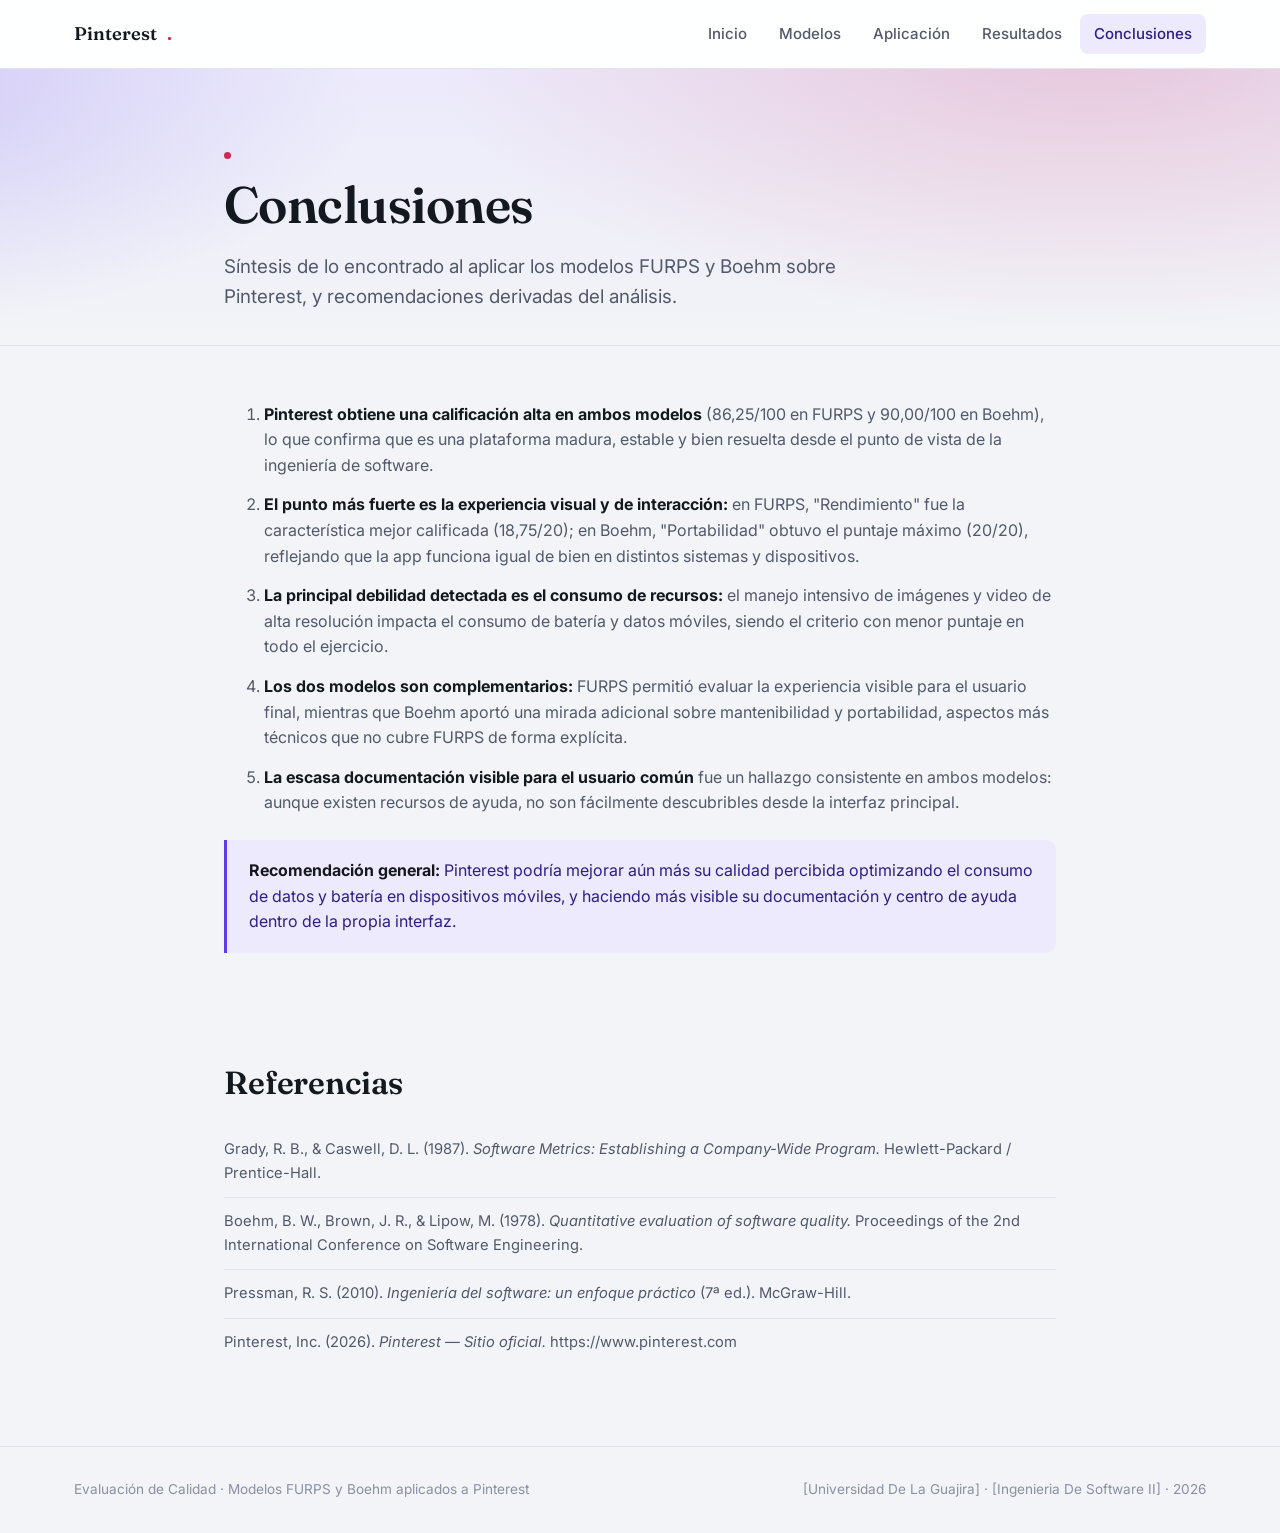
==== conclusiones.html @ 4a388c99 "version1" ====
<!DOCTYPE html>
<html lang="es">
<head>
<meta charset="UTF-8">
<meta name="viewport" content="width=device-width, initial-scale=1.0">
<title>Conclusiones — Evaluación de Pinterest</title>
<link rel="stylesheet" href="css/style.css">
</head>
<body>

<header class="site-header">
  <div class="wrap-wide">
    <div class="brand"><img src="assets/pinterest-logo.png" alt="Pinterest" onerror="this.style.display='none'">Pinterest<span>.</span></div>
    <button class="nav-toggle" aria-label="Abrir menú">☰</button>
    <nav class="mainnav">
      <a href="index.html">Inicio</a>
      <a href="modelos.html">Modelos</a>
      <a href="aplicacion.html">Aplicación</a>
      <a href="resultados.html">Resultados</a>
      <a href="conclusiones.html" class="active">Conclusiones</a>
    </nav>
  </div>
</header>

<section class="hero" style="padding-bottom:24px;">
  <div class="wrap">
    <span class="eyebrow-tag"></span>
    <h1>Conclusiones</h1>
    <p class="lede">Síntesis de lo encontrado al aplicar los modelos FURPS y Boehm sobre Pinterest, y recomendaciones derivadas del análisis.</p>
  </div>
</section>

<section class="tight">
  <div class="wrap">
    <ol class="conclusions">
      <li><strong>Pinterest obtiene una calificación alta en ambos modelos</strong> (86,25/100 en FURPS y 90,00/100 en Boehm), lo que confirma que es una plataforma madura, estable y bien resuelta desde el punto de vista de la ingeniería de software.</li>
      <li><strong>El punto más fuerte es la experiencia visual y de interacción:</strong> en FURPS, "Rendimiento" fue la característica mejor calificada (18,75/20); en Boehm, "Portabilidad" obtuvo el puntaje máximo (20/20), reflejando que la app funciona igual de bien en distintos sistemas y dispositivos.</li>
      <li><strong>La principal debilidad detectada es el consumo de recursos:</strong> el manejo intensivo de imágenes y video de alta resolución impacta el consumo de batería y datos móviles, siendo el criterio con menor puntaje en todo el ejercicio.</li>
      <li><strong>Los dos modelos son complementarios:</strong> FURPS permitió evaluar la experiencia visible para el usuario final, mientras que Boehm aportó una mirada adicional sobre mantenibilidad y portabilidad, aspectos más técnicos que no cubre FURPS de forma explícita.</li>
      <li><strong>La escasa documentación visible para el usuario común</strong> fue un hallazgo consistente en ambos modelos: aunque existen recursos de ayuda, no son fácilmente descubribles desde la interfaz principal.</li>
    </ol>

    <div class="callout">
      <p><strong>Recomendación general:</strong> Pinterest podría mejorar aún más su calidad percibida optimizando el consumo de datos y batería en dispositivos móviles, y haciendo más visible su documentación y centro de ayuda dentro de la propia interfaz.</p>
    </div>
  </div>
</section>

<section class="tight">
  <div class="wrap">
    <h2>Referencias</h2>
    <ul class="ref-list">
      <li>Grady, R. B., &amp; Caswell, D. L. (1987). <em>Software Metrics: Establishing a Company-Wide Program.</em> Hewlett-Packard / Prentice-Hall.</li>
      <li>Boehm, B. W., Brown, J. R., &amp; Lipow, M. (1978). <em>Quantitative evaluation of software quality.</em> Proceedings of the 2nd International Conference on Software Engineering.</li>
      <li>Pressman, R. S. (2010). <em>Ingeniería del software: un enfoque práctico</em> (7ª ed.). McGraw-Hill.</li>
      <li>Pinterest, Inc. (2026). <em>Pinterest — Sitio oficial.</em> https://www.pinterest.com</li>
    </ul>
  </div>
</section>

<footer>
  <div class="wrap-wide">
    <p>Evaluación de Calidad · Modelos FURPS y Boehm aplicados a Pinterest</p>
    <p>[Universidad De La Guajira] · [Ingenieria De Software II] · 2026</p>
  </div>
</footer>

<script src="js/script.js"></script>
</body>
</html>
---- css/style.css ----
/* =========================================================
   Evaluación de Calidad — Pinterest
   FURPS + Boehm
   ========================================================= */

@import url('https://fonts.googleapis.com/css2?family=Fraunces:opsz,wght@9..144,400;9..144,500;9..144,600;9..144,700&family=Inter:wght@400;500;600;700&display=swap');

:root{
  --bg: #F2F4F7;
  --surface: #FFFFFF;
  --ink: #14181F;
  --ink-soft: #52596B;
  --ink-faint: #8A90A3;
  --line: #E1E4EA;
  --accent: #5B3EE8;
  --accent-ink: #2E1E86;
  --accent-soft: #EEEAFD;
  --brand-pin: #D0264F;
  --score-4: #1F8A57;
  --score-4-bg: #E8F5EE;
  --score-3: #2F6FED;
  --score-3-bg: #EAF1FE;
  --score-2: #C98A1A;
  --score-2-bg: #FBF1DE;
  --score-1: #C0392B;
  --score-1-bg: #FBEAE8;

  --serif: "Fraunces", Georgia, serif;
  --sans: "Inter", -apple-system, BlinkMacSystemFont, "Segoe UI", sans-serif;

  --maxw: 880px;
  --maxw-wide: 1180px;
}

*, *::before, *::after{ box-sizing: border-box; }

html{ scroll-behavior: smooth; }

body{
  margin:0;
  background: var(--bg);
  color: var(--ink);
  font-family: var(--sans);
  font-size: 16px;
  line-height: 1.6;
  -webkit-font-smoothing: antialiased;
}

img{ max-width:100%; display:block; }

a{ color: var(--accent); text-decoration: none; }
a:hover{ text-decoration: underline; }

:focus-visible{
  outline: 2.5px solid var(--accent);
  outline-offset: 2px;
}

/* ---------- Layout helpers ---------- */
.wrap{
  max-width: var(--maxw);
  margin: 0 auto;
  padding: 0 24px;
}
.wrap-wide{
  max-width: var(--maxw-wide);
  margin: 0 auto;
  padding: 0 24px;
}

section{ padding: 64px 0; }
section.tight{ padding: 40px 0; }

/* ---------- Header / Nav ---------- */
.site-header{
  position: sticky;
  top: 0;
  z-index: 50;
  background: rgba(255,255,255,0.92);
  backdrop-filter: blur(8px);
  border-bottom: 1px solid var(--line);
}
.site-header .wrap-wide{
  display:flex;
  align-items:center;
  justify-content:space-between;
  height: 68px;
}
.brand{
  display:flex;
  align-items:center;
  gap:10px;
  font-family: var(--serif);
  font-weight: 600;
  font-size: 1.15rem;
  color: var(--ink);
}
.brand span{
  color: var(--brand-pin);
}
.brand img{
  height: 28px;
  width: auto;
  display:block;
}

/* Insignia del logo evaluado, usada en el hero */
.hero-logo{
  display: table;
  background: var(--surface);
  border: 1px solid var(--line);
  padding: 8px 16px 8px 10px;
  border-radius: 999px;
  margin-bottom: 18px;
  box-shadow: 0 1px 2px rgba(20,24,31,0.04);
}
.hero-logo img, .hero-logo span{
  display: table-cell;
  vertical-align: middle;
}
.hero-logo img{ padding-right: 10px; }
.hero-logo img{
  height: 22px;
  width: auto;
  display:block;
}
.hero-logo span{
  font-size: 0.85rem;
  font-weight:600;
  color: var(--ink-soft);
}
nav.mainnav{
  display:flex;
  gap: 4px;
}
nav.mainnav a{
  color: var(--ink-soft);
  font-weight: 500;
  font-size: 0.94rem;
  padding: 8px 14px;
  border-radius: 8px;
  transition: background .15s ease, color .15s ease;
}
nav.mainnav a:hover{
  background: var(--accent-soft);
  color: var(--accent-ink);
  text-decoration:none;
}
nav.mainnav a.active{
  color: var(--accent-ink);
  background: var(--accent-soft);
}
.nav-toggle{
  display:none;
  background:none;
  border:none;
  font-size:1.5rem;
  cursor:pointer;
  color: var(--ink);
}

@media (max-width: 760px){
  nav.mainnav{
    position:absolute;
    top:68px; left:0; right:0;
    background: var(--surface);
    border-bottom:1px solid var(--line);
    flex-direction:column;
    padding: 8px 16px 16px;
    display:none;
  }
  nav.mainnav.open{ display:flex; }
  .nav-toggle{ display:block; }
}

/* ---------- Hero ---------- */
.hero{
  padding: 72px 0 56px;
  position: relative;
  overflow: hidden;
  background:
    radial-gradient(1100px 480px at 85% -10%, rgba(208,38,79,0.18), transparent 60%),
    radial-gradient(900px 420px at -10% 10%, rgba(91,62,232,0.18), transparent 55%),
    linear-gradient(180deg, #ECEAFB 0%, var(--bg) 100%);
  border-bottom: 1px solid var(--line);
}
.eyebrow-tag{
  display:inline-flex;
  align-items:center;
  gap:8px;
  font-size: 0.82rem;
  color: var(--brand-pin);
  font-weight: 600;
  margin-bottom: 18px;
}
.eyebrow-tag::before{
  content:"";
  width:7px; height:7px;
  border-radius:50%;
  background: var(--brand-pin);
  display:inline-block;
}
h1{
  font-family: var(--serif);
  font-weight: 600;
  font-size: clamp(2.1rem, 4.4vw, 3.2rem);
  line-height: 1.08;
  margin: 0 0 20px;
  letter-spacing: -0.01em;
}
h1 em{
  font-style: italic;
  color: var(--accent);
}
.lede{
  font-size: 1.18rem;
  color: var(--ink-soft);
  max-width: 640px;
  margin: 0 0 8px;
}

h2{
  font-family: var(--serif);
  font-weight: 600;
  font-size: clamp(1.5rem, 2.6vw, 2rem);
  margin: 0 0 18px;
  letter-spacing: -0.005em;
}
h3{
  font-family: var(--serif);
  font-weight: 600;
  font-size: 1.3rem;
  margin: 32px 0 12px;
}
h4{
  font-size: 1.02rem;
  margin: 20px 0 8px;
  color: var(--ink);
}
p{ margin: 0 0 16px; color: var(--ink-soft); }
p.lead{ color: var(--ink); font-size: 1.05rem; }
strong{ color: var(--ink); }

.section-head{
  max-width: 640px;
  margin-bottom: 36px;
}
.section-head .kicker{
  font-size: 0.8rem;
  font-weight: 600;
  color: var(--accent);
  margin-bottom: 8px;
  display:block;
}

/* ---------- Cards / grids ---------- */
.grid-2{ display:grid; grid-template-columns: 1fr 1fr; gap: 20px; }
.grid-3{ display:grid; grid-template-columns: repeat(3,1fr); gap: 18px; }
@media (max-width: 760px){
  .grid-2, .grid-3{ grid-template-columns: 1fr; }
}

.card{
  background: var(--surface);
  border: 1px solid var(--line);
  border-radius: 14px;
  padding: 26px 26px;
}
.card h3{ margin-top:0; }

.stat-card{
  background: var(--surface);
  border: 1px solid var(--line);
  border-radius: 14px;
  padding: 22px 24px;
  text-align:left;
}
.stat-card .num{
  font-family: var(--serif);
  font-size: 2.4rem;
  font-weight: 600;
  color: var(--accent-ink);
  line-height:1;
  margin-bottom: 6px;
}
.stat-card .lbl{
  font-size: 0.86rem;
  color: var(--ink-faint);
}

/* ---------- Tables (real HTML tables, never images) ---------- */
.table-scroll{
  width:100%;
  overflow-x:auto;
  border: 1px solid var(--line);
  border-radius: 12px;
  background: var(--surface);
  margin: 22px 0 36px;
}
table{
  border-collapse: collapse;
  width:100%;
  min-width: 620px;
  font-size: 0.92rem;
}
table caption{
  text-align:left;
  font-family: var(--serif);
  font-size: 1rem;
  font-weight:600;
  padding: 16px 18px 6px;
  color: var(--ink);
}
thead th{
  background: var(--ink);
  color: #fff;
  text-align:left;
  font-weight:600;
  font-size: 0.78rem;
  letter-spacing: 0.02em;
  padding: 12px 14px;
  position: sticky;
  top:0;
}
thead th.num, td.num{ text-align:center; }
tbody td{
  padding: 10px 14px;
  border-bottom: 1px solid var(--line);
  vertical-align: middle;
  color: var(--ink-soft);
}
tbody tr:last-child td{ border-bottom:none; }
tbody tr:nth-child(even){ background: #FAFAFC; }
tbody td strong{ color: var(--ink); }

tr.group-row td{
  background: var(--accent-soft) !important;
  font-weight:600;
  color: var(--accent-ink);
}
tr.total-row td{
  background: var(--ink) !important;
  color: #fff !important;
  font-weight:700;
}
tr.total-row td strong{ color:#fff; }

.dot{
  display:inline-block;
  width: 11px; height:11px;
  border-radius:50%;
  background: var(--accent);
  margin: 0 auto;
}
.dot.off{ background: var(--line); }

.score-pill{
  display:inline-block;
  padding: 2px 10px;
  border-radius: 999px;
  font-weight:600;
  font-size: 0.82rem;
}
.score-pill.s4{ background: var(--score-4-bg); color: var(--score-4); }
.score-pill.s3{ background: var(--score-3-bg); color: var(--score-3); }
.score-pill.s2{ background: var(--score-2-bg); color: var(--score-2); }
.score-pill.s1{ background: var(--score-1-bg); color: var(--score-1); }

/* ---------- Tabs (Aplicación page) ---------- */
.tabs{
  display:flex;
  gap:6px;
  border-bottom: 1px solid var(--line);
  margin-bottom: 30px;
  flex-wrap: wrap;
}
.tab-btn{
  background:none;
  border:none;
  cursor:pointer;
  font-family: var(--sans);
  font-weight:600;
  font-size: 0.98rem;
  color: var(--ink-faint);
  padding: 12px 18px;
  border-bottom: 3px solid transparent;
  margin-bottom:-1px;
}
.tab-btn:hover{ color: var(--ink); }
.tab-btn.active{
  color: var(--accent-ink);
  border-bottom-color: var(--accent);
}
.tab-panel{ display:none; }
.tab-panel.active{ display:block; }

/* ---------- Bars (results) ---------- */
.bar-row{
  display:flex;
  align-items:center;
  gap: 14px;
  margin-bottom: 18px;
}
.bar-row .bar-label{
  width: 190px;
  flex-shrink:0;
  font-size: 0.92rem;
  color: var(--ink);
  font-weight:600;
}
.bar-track{
  flex:1;
  background: var(--line);
  border-radius: 8px;
  height: 16px;
  overflow:hidden;
}
.bar-fill{
  height:100%;
  border-radius: 8px 0 0 8px;
  background: linear-gradient(90deg, var(--accent), var(--brand-pin));
}
.bar-row .bar-val{
  width: 60px;
  text-align:right;
  font-weight:700;
  color: var(--ink);
  flex-shrink:0;
}

/* ---------- Callouts / conclusions ---------- */
.callout{
  border-left: 3px solid var(--accent);
  background: var(--accent-soft);
  padding: 18px 22px;
  border-radius: 0 10px 10px 0;
  margin: 24px 0;
}
.callout p{ color: var(--accent-ink); margin:0; }

ol.conclusions li, ul.plain li{
  margin-bottom: 14px;
  color: var(--ink-soft);
}
ol.conclusions li strong, ul.plain li strong{ color: var(--ink); }

.ref-list{
  list-style:none;
  padding:0;
  margin: 0;
}
.ref-list li{
  padding: 12px 0;
  border-bottom: 1px solid var(--line);
  font-size: 0.92rem;
  color: var(--ink-soft);
}
.ref-list li:last-child{ border-bottom:none; }

/* ---------- Footer ---------- */
footer{
  border-top: 1px solid var(--line);
  padding: 32px 0;
  margin-top: 40px;
}
footer .wrap-wide{
  display:flex;
  justify-content:space-between;
  align-items:center;
  flex-wrap:wrap;
  gap:12px;
}
footer p{
  margin:0;
  font-size: 0.85rem;
  color: var(--ink-faint);
}

/* ---------- Utility ---------- */
.mt-0{ margin-top:0; }
.small-note{
  font-size: 0.85rem;
  color: var(--ink-faint);
  margin-top: -12px;
}
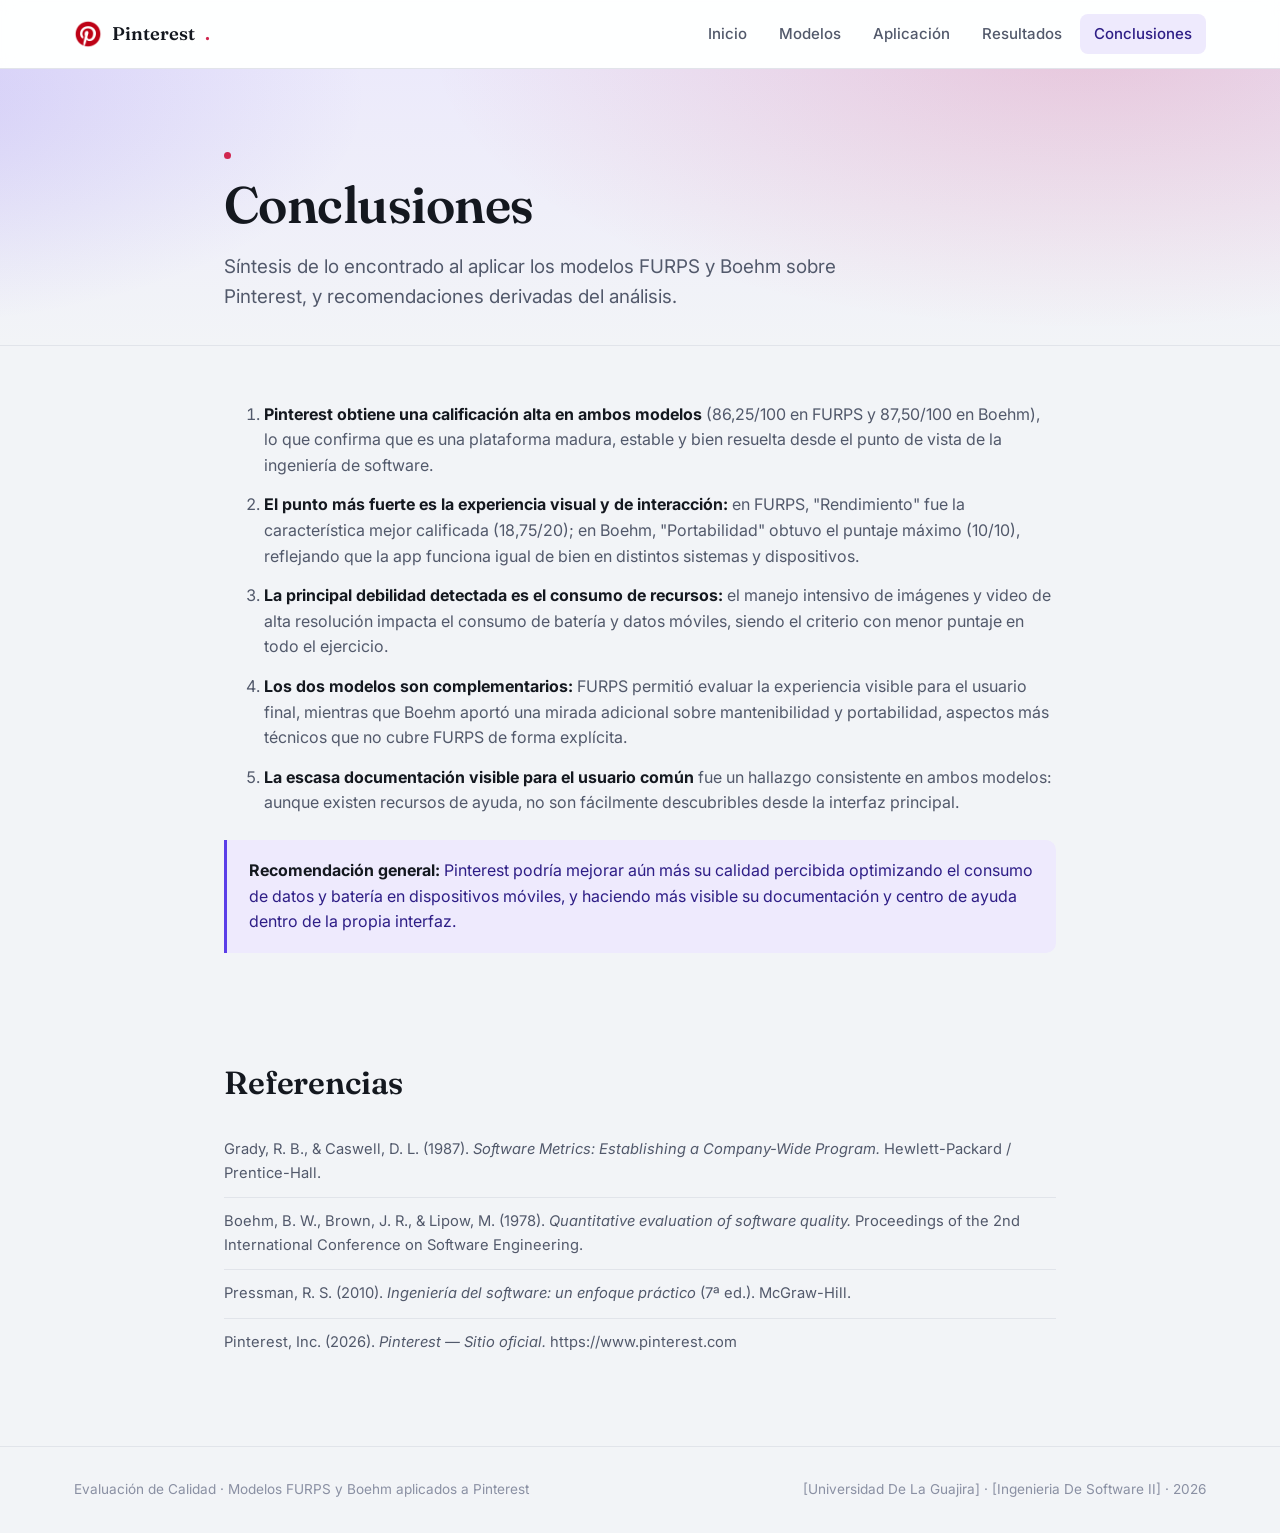
==== commit a825acda: "Update conclusiones.html" ====
--- a/conclusiones.html
+++ b/conclusiones.html
@@ -33,8 +33,8 @@
 <section class="tight">
   <div class="wrap">
     <ol class="conclusions">
-      <li><strong>Pinterest obtiene una calificación alta en ambos modelos</strong> (86,25/100 en FURPS y 90,00/100 en Boehm), lo que confirma que es una plataforma madura, estable y bien resuelta desde el punto de vista de la ingeniería de software.</li>
-      <li><strong>El punto más fuerte es la experiencia visual y de interacción:</strong> en FURPS, "Rendimiento" fue la característica mejor calificada (18,75/20); en Boehm, "Portabilidad" obtuvo el puntaje máximo (20/20), reflejando que la app funciona igual de bien en distintos sistemas y dispositivos.</li>
+      <li><strong>Pinterest obtiene una calificación alta en ambos modelos</strong> (86,25/100 en FURPS y 87,50/100 en Boehm), lo que confirma que es una plataforma madura, estable y bien resuelta desde el punto de vista de la ingeniería de software.</li>
+      <li><strong>El punto más fuerte es la experiencia visual y de interacción:</strong> en FURPS, "Rendimiento" fue la característica mejor calificada (18,75/20); en Boehm, "Portabilidad" obtuvo el puntaje máximo (10/10), reflejando que la app funciona igual de bien en distintos sistemas y dispositivos.</li>
       <li><strong>La principal debilidad detectada es el consumo de recursos:</strong> el manejo intensivo de imágenes y video de alta resolución impacta el consumo de batería y datos móviles, siendo el criterio con menor puntaje en todo el ejercicio.</li>
       <li><strong>Los dos modelos son complementarios:</strong> FURPS permitió evaluar la experiencia visible para el usuario final, mientras que Boehm aportó una mirada adicional sobre mantenibilidad y portabilidad, aspectos más técnicos que no cubre FURPS de forma explícita.</li>
       <li><strong>La escasa documentación visible para el usuario común</strong> fue un hallazgo consistente en ambos modelos: aunque existen recursos de ayuda, no son fácilmente descubribles desde la interfaz principal.</li>
